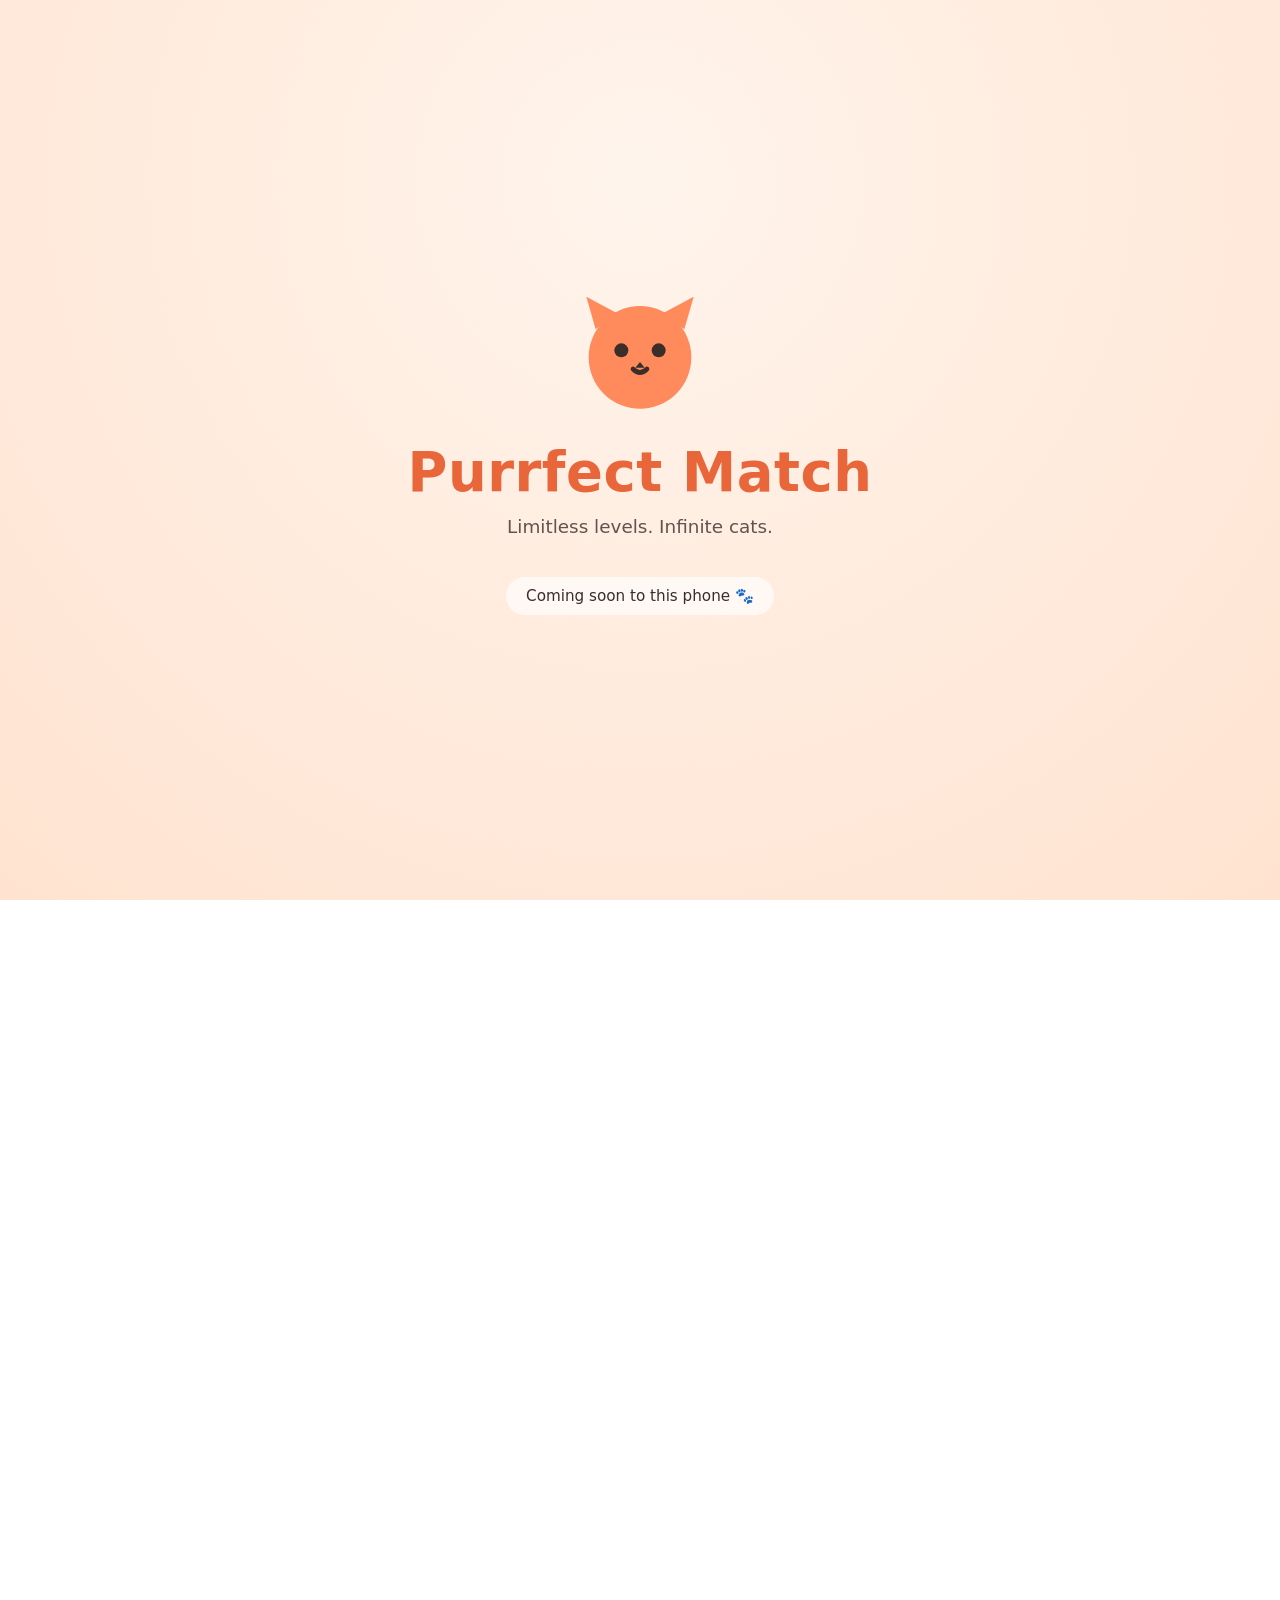
==== index.html @ 2a46d7b4 "Scaffold Purrfect Match: cat-themed endless match-3 PWA Project plan (PLAN.md), PWA shell (manifest," ====
<!doctype html>
<html lang="en">
<head>
  <meta charset="utf-8">
  <meta name="viewport" content="width=device-width, initial-scale=1, user-scalable=no, viewport-fit=cover">
  <meta name="theme-color" content="#ff8a5c">
  <title>Purrfect Match</title>
  <meta name="description" content="A cat-themed match-3 game with limitless levels.">
  <link rel="manifest" href="manifest.webmanifest">
  <link rel="icon" href="assets/icons/icon-192.png">
  <link rel="apple-touch-icon" href="assets/icons/icon-192.png">
  <link rel="stylesheet" href="styles/main.css">
</head>
<body>
  <div id="title-screen">
    <div class="cat-mark" aria-hidden="true">
      <svg viewBox="0 0 120 120" width="140" height="140">
        <path d="M22 38 L14 10 L40 24 Z" fill="#ff8a5c"/>
        <path d="M98 38 L106 10 L80 24 Z" fill="#ff8a5c"/>
        <circle cx="60" cy="62" r="44" fill="#ff8a5c"/>
        <circle cx="44" cy="56" r="6" fill="#3a2e2a"/>
        <circle cx="76" cy="56" r="6" fill="#3a2e2a"/>
        <path d="M54 72 Q60 78 66 72" stroke="#3a2e2a" stroke-width="4" fill="none" stroke-linecap="round"/>
        <path d="M60 66 L56 71 L64 71 Z" fill="#3a2e2a"/>
      </svg>
    </div>
    <h1>Purrfect Match</h1>
    <p class="tagline">Limitless levels. Infinite cats.</p>
    <p class="status">Coming soon to this phone 🐾</p>
  </div>

  <canvas id="game" hidden></canvas>

  <script type="module" src="src/main.js"></script>
</body>
</html>
---- styles/main.css ----
:root {
  --bg: #fff4ec;
  --bg-deep: #ffe3d0;
  --ink: #3a2e2a;
  --accent: #ff8a5c;
  --accent-deep: #e9653a;
}

* { margin: 0; padding: 0; box-sizing: border-box; }

html, body {
  height: 100%;
  overflow: hidden;
  font-family: "Baloo 2", "Comic Sans MS", system-ui, sans-serif;
  background: radial-gradient(circle at 50% 20%, var(--bg) 0%, var(--bg-deep) 100%);
  color: var(--ink);
  -webkit-tap-highlight-color: transparent;
  touch-action: manipulation;
  user-select: none;
  -webkit-user-select: none;
}

#title-screen {
  height: 100%;
  display: flex;
  flex-direction: column;
  align-items: center;
  justify-content: center;
  gap: 12px;
  text-align: center;
  padding: 24px;
}

.cat-mark { animation: bob 2.4s ease-in-out infinite; }

h1 {
  font-size: clamp(2.2rem, 9vw, 3.4rem);
  color: var(--accent-deep);
  letter-spacing: 0.5px;
}

.tagline { font-size: 1.15rem; opacity: 0.8; }

.status {
  margin-top: 28px;
  font-size: 0.95rem;
  background: #ffffffaa;
  border-radius: 999px;
  padding: 10px 20px;
}

#game {
  display: block;
  width: 100vw;
  height: 100vh;
}

@keyframes bob {
  0%, 100% { transform: translateY(0); }
  50% { transform: translateY(-10px); }
}
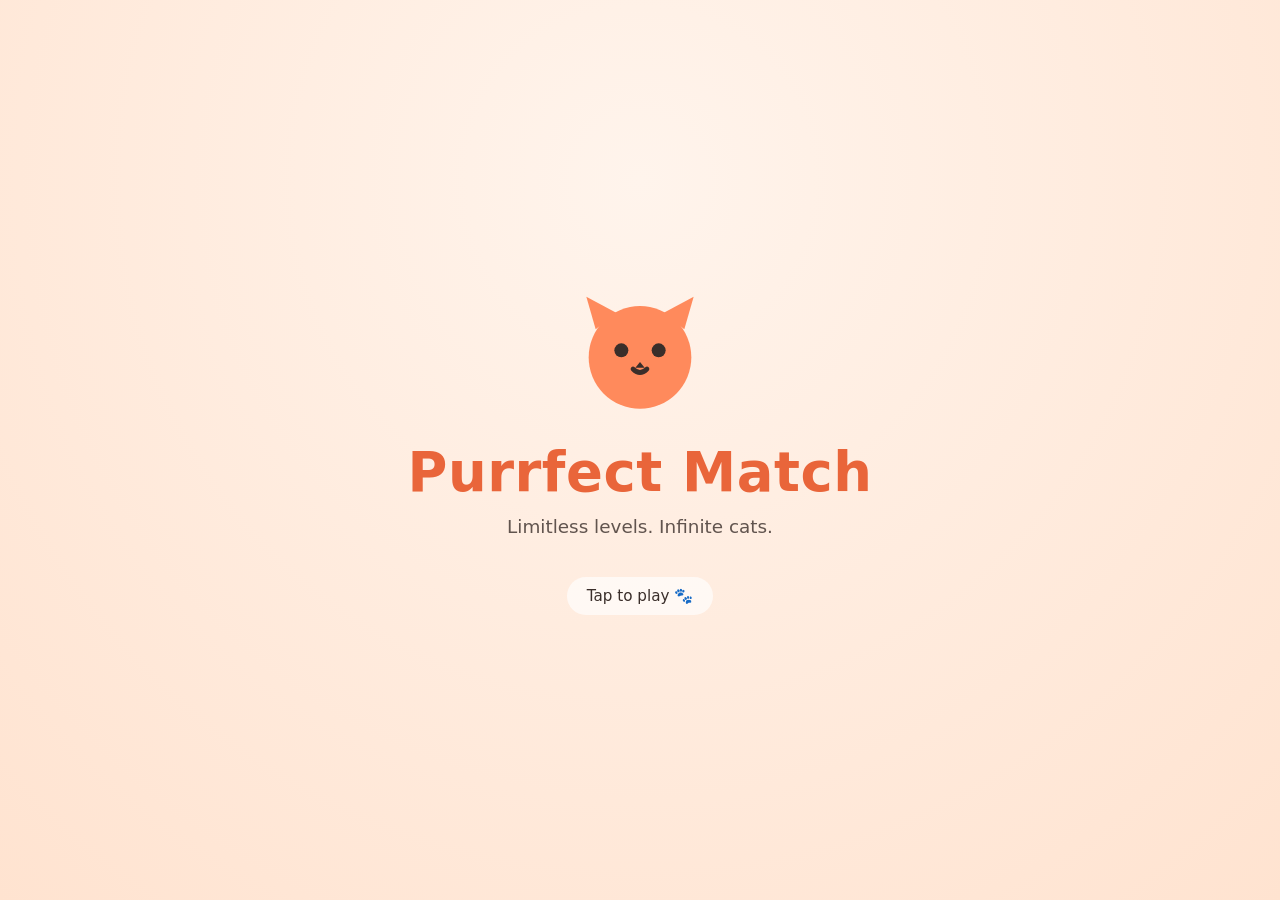
==== commit 80511c9b: "Wire up playable M1: input, game loop, HUD, dialogs, saved level Swipe or tap-tap to swap (pointer e" ====
--- a/index.html
+++ b/index.html
@@ -26,7 +26,7 @@
     </div>
     <h1>Purrfect Match</h1>
     <p class="tagline">Limitless levels. Infinite cats.</p>
-    <p class="status">Coming soon to this phone 🐾</p>
+    <p class="status">Tap to play 🐾</p>
   </div>
 
   <canvas id="game" hidden></canvas>
--- a/styles/main.css
+++ b/styles/main.css
@@ -59,3 +59,137 @@
   0%, 100% { transform: translateY(0); }
   50% { transform: translateY(-10px); }
 }
+
+/* ---- M1: game screen, HUD, dialog ---- */
+
+[hidden] { display: none !important; }
+
+#title-screen { cursor: pointer; }
+
+#game {
+  position: fixed;
+  inset: 0;
+  height: 100dvh;
+  touch-action: none;
+}
+
+#hud {
+  position: fixed;
+  top: 0;
+  left: 0;
+  right: 0;
+  display: grid;
+  grid-template-columns: auto auto 1fr;
+  gap: 8px;
+  padding: calc(env(safe-area-inset-top, 0px) + 12px) 12px 0;
+  max-width: 560px;
+  margin: 0 auto;
+  pointer-events: none;
+  z-index: 2;
+}
+
+.hud-pill {
+  background: #ffffffd9;
+  border-radius: 16px;
+  padding: 6px 12px 7px;
+  box-shadow: 0 2px 8px rgba(180, 90, 50, 0.18);
+  display: flex;
+  flex-direction: column;
+  align-items: center;
+  line-height: 1.1;
+  min-width: 64px;
+}
+
+.hud-label {
+  font-size: 0.7rem;
+  text-transform: uppercase;
+  letter-spacing: 0.8px;
+  opacity: 0.65;
+}
+
+.hud-value {
+  font-size: 1.35rem;
+  font-weight: 700;
+  font-variant-numeric: tabular-nums;
+}
+
+.hud-moves .hud-value { color: var(--accent-deep); }
+.hud-moves.low { animation: pulse 0.9s ease-in-out infinite; }
+
+.hud-score { align-items: stretch; text-align: center; }
+.hud-score .hud-value { font-size: 1.05rem; padding: 2px 0 4px; }
+
+.hud-bar {
+  height: 8px;
+  border-radius: 999px;
+  background: var(--bg-deep);
+  overflow: hidden;
+}
+
+.hud-fill {
+  height: 100%;
+  width: 0;
+  border-radius: 999px;
+  background: linear-gradient(90deg, #ffb36b, var(--accent-deep));
+  transition: width 0.35s ease-out;
+}
+
+#overlay {
+  position: fixed;
+  inset: 0;
+  display: flex;
+  align-items: center;
+  justify-content: center;
+  padding: 24px;
+  background: rgba(58, 46, 42, 0.35);
+  z-index: 3;
+  animation: fade-in 0.25s ease-out;
+}
+
+#overlay .card {
+  background: #fff;
+  border-radius: 24px;
+  padding: 28px 24px 24px;
+  max-width: 340px;
+  width: 100%;
+  text-align: center;
+  box-shadow: 0 12px 40px rgba(58, 46, 42, 0.3);
+  animation: pop-in 0.35s cubic-bezier(0.2, 1.4, 0.4, 1);
+}
+
+#overlay h2 {
+  font-size: 2rem;
+  color: var(--ink);
+  margin-bottom: 8px;
+}
+
+#overlay.win h2 { color: var(--accent-deep); }
+
+#overlay p {
+  font-size: 1rem;
+  opacity: 0.8;
+  margin-bottom: 22px;
+}
+
+#overlay button {
+  font: inherit;
+  font-size: 1.2rem;
+  font-weight: 700;
+  color: #fff;
+  background: linear-gradient(180deg, var(--accent), var(--accent-deep));
+  border: 0;
+  border-radius: 999px;
+  padding: 12px 36px;
+  box-shadow: 0 4px 0 #c24e28;
+  cursor: pointer;
+}
+
+#overlay button:active { transform: translateY(2px); box-shadow: 0 2px 0 #c24e28; }
+
+@keyframes pulse {
+  0%, 100% { transform: scale(1); }
+  50% { transform: scale(1.08); }
+}
+
+@keyframes fade-in { from { opacity: 0; } }
+@keyframes pop-in { from { transform: scale(0.7); opacity: 0; } }
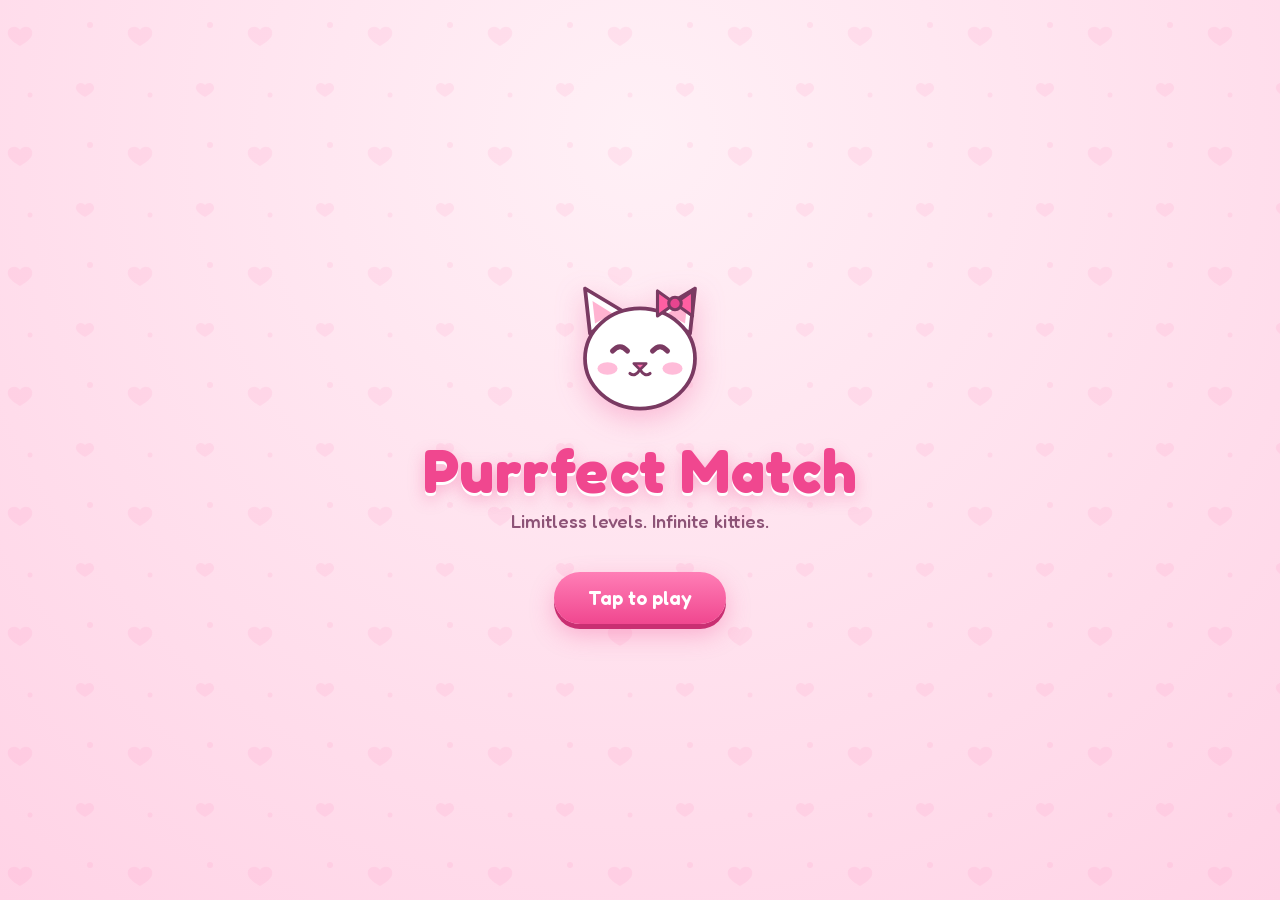
==== commit 43e46098: "Pink restyle and full offline play - Pink/plum palette, heart-pattern background, floating hearts on" ====
--- a/index.html
+++ b/index.html
@@ -3,29 +3,39 @@
 <head>
   <meta charset="utf-8">
   <meta name="viewport" content="width=device-width, initial-scale=1, user-scalable=no, viewport-fit=cover">
-  <meta name="theme-color" content="#ff8a5c">
+  <meta name="theme-color" content="#ff6fae">
   <title>Purrfect Match</title>
   <meta name="description" content="A cat-themed match-3 game with limitless levels.">
   <link rel="manifest" href="manifest.webmanifest">
   <link rel="icon" href="assets/icons/icon-192.png">
   <link rel="apple-touch-icon" href="assets/icons/icon-192.png">
+  <link rel="preload" href="assets/fonts/fredoka-latin.woff2" as="font" type="font/woff2" crossorigin>
   <link rel="stylesheet" href="styles/main.css">
 </head>
 <body>
   <div id="title-screen">
+    <div class="floaties" aria-hidden="true">
+      <span>♥</span><span>✦</span><span>♥</span><span>✿</span><span>♥</span><span>✦</span><span>♥</span><span>✿</span>
+    </div>
     <div class="cat-mark" aria-hidden="true">
-      <svg viewBox="0 0 120 120" width="140" height="140">
-        <path d="M22 38 L14 10 L40 24 Z" fill="#ff8a5c"/>
-        <path d="M98 38 L106 10 L80 24 Z" fill="#ff8a5c"/>
-        <circle cx="60" cy="62" r="44" fill="#ff8a5c"/>
-        <circle cx="44" cy="56" r="6" fill="#3a2e2a"/>
-        <circle cx="76" cy="56" r="6" fill="#3a2e2a"/>
-        <path d="M54 72 Q60 78 66 72" stroke="#3a2e2a" stroke-width="4" fill="none" stroke-linecap="round"/>
-        <path d="M60 66 L56 71 L64 71 Z" fill="#3a2e2a"/>
+      <svg viewBox="0 0 120 120" width="150" height="150">
+        <path d="M20 46 L16 10 L46 28 Z" fill="#fff" stroke="#7a3a62" stroke-width="3" stroke-linejoin="round"/>
+        <path d="M100 46 L104 10 L74 28 Z" fill="#fff" stroke="#7a3a62" stroke-width="3" stroke-linejoin="round"/>
+        <path d="M24 38 L22 20 L38 30 Z" fill="#ffb3d1"/>
+        <path d="M96 38 L98 20 L82 30 Z" fill="#ffb3d1"/>
+        <ellipse cx="60" cy="66" rx="44" ry="40" fill="#fff" stroke="#7a3a62" stroke-width="3"/>
+        <path d="M38 60 Q44 53 50 60" stroke="#7a3a62" stroke-width="4" fill="none" stroke-linecap="round"/>
+        <path d="M70 60 Q76 53 82 60" stroke="#7a3a62" stroke-width="4" fill="none" stroke-linecap="round"/>
+        <ellipse cx="34" cy="74" rx="8" ry="5" fill="#ff8fc0" opacity="0.6"/>
+        <ellipse cx="86" cy="74" rx="8" ry="5" fill="#ff8fc0" opacity="0.6"/>
+        <path d="M55 70 L65 70 L60 75 Z" fill="#ff6fae" stroke="#7a3a62" stroke-width="2" stroke-linejoin="round"/>
+        <path d="M60 75 Q56 81 52 78 M60 75 Q64 81 68 78" stroke="#7a3a62" stroke-width="2.5" fill="none" stroke-linecap="round"/>
+        <path d="M88 22 L74 12 L74 32 Z M88 22 L102 12 L102 32 Z" fill="#ff5fa2" stroke="#7a3a62" stroke-width="2.5" stroke-linejoin="round"/>
+        <circle cx="88" cy="22" r="5" fill="#e8458f" stroke="#7a3a62" stroke-width="2.5"/>
       </svg>
     </div>
     <h1>Purrfect Match</h1>
-    <p class="tagline">Limitless levels. Infinite cats.</p>
+    <p class="tagline">Limitless levels. Infinite kitties.</p>
     <p class="status">Tap to play 🐾</p>
   </div>
 
--- a/styles/main.css
+++ b/styles/main.css
@@ -1,9 +1,19 @@
+@font-face {
+  font-family: "Fredoka";
+  src: url("../assets/fonts/fredoka-latin.woff2") format("woff2");
+  font-weight: 400 700;
+  font-display: swap;
+}
+
 :root {
-  --bg: #fff4ec;
-  --bg-deep: #ffe3d0;
-  --ink: #3a2e2a;
-  --accent: #ff8a5c;
-  --accent-deep: #e9653a;
+  --bg: #fff0f6;
+  --bg-deep: #ffd3e6;
+  --ink: #7a3a62;          /* plum: softer than black, still readable */
+  --accent: #ff7eb6;
+  --accent-deep: #f0478f;
+  --accent-shadow: #c92f72;
+  --lilac: #c8a2ff;
+  --card: #fffafc;
 }
 
 * { margin: 0; padding: 0; box-sizing: border-box; }
@@ -11,8 +21,7 @@
 html, body {
   height: 100%;
   overflow: hidden;
-  font-family: "Baloo 2", "Comic Sans MS", system-ui, sans-serif;
-  background: radial-gradient(circle at 50% 20%, var(--bg) 0%, var(--bg-deep) 100%);
+  font-family: "Fredoka", "Baloo 2", system-ui, sans-serif;
   color: var(--ink);
   -webkit-tap-highlight-color: transparent;
   touch-action: manipulation;
@@ -20,55 +29,86 @@
   -webkit-user-select: none;
 }
 
+/* Soft pink gradient with a faint scatter of hearts behind everything. */
+body {
+  background:
+    url("data:image/svg+xml,%3Csvg xmlns='http://www.w3.org/2000/svg' width='120' height='120'%3E%3Cg fill='%23ff7eb6' fill-opacity='0.12'%3E%3Cpath d='M20 30c-4-6-14-3-12 5 1 5 12 11 12 11s11-6 12-11c2-8-8-11-12-5z'/%3E%3Cpath d='M85 85c-3-4-10-2-9 4 1 4 9 8 9 8s8-4 9-8c1-6-6-8-9-4z'/%3E%3Ccircle cx='90' cy='25' r='3'/%3E%3Ccircle cx='30' cy='95' r='2.5'/%3E%3C/g%3E%3C/svg%3E"),
+    radial-gradient(circle at 50% 15%, var(--bg) 0%, var(--bg-deep) 100%);
+  background-color: var(--bg);
+}
+
+[hidden] { display: none !important; }
+
+/* ---- Title screen ---- */
+
 #title-screen {
+  position: relative;
   height: 100%;
   display: flex;
   flex-direction: column;
   align-items: center;
   justify-content: center;
-  gap: 12px;
+  gap: 10px;
   text-align: center;
   padding: 24px;
-}
-
-.cat-mark { animation: bob 2.4s ease-in-out infinite; }
+  cursor: pointer;
+  overflow: hidden;
+}
+
+.cat-mark {
+  animation: bob 2.4s ease-in-out infinite;
+  filter: drop-shadow(0 8px 14px rgba(240, 71, 143, 0.3));
+}
 
 h1 {
-  font-size: clamp(2.2rem, 9vw, 3.4rem);
+  font-size: clamp(2.6rem, 11vw, 3.8rem);
+  font-weight: 700;
+  line-height: 1;
   color: var(--accent-deep);
+  text-shadow: 0 3px 0 #fff, 0 6px 16px rgba(240, 71, 143, 0.35);
   letter-spacing: 0.5px;
 }
 
-.tagline { font-size: 1.15rem; opacity: 0.8; }
+.tagline { font-size: 1.15rem; font-weight: 500; opacity: 0.85; }
 
 .status {
-  margin-top: 28px;
-  font-size: 0.95rem;
-  background: #ffffffaa;
-  border-radius: 999px;
-  padding: 10px 20px;
-}
+  margin-top: 30px;
+  font-size: 1.2rem;
+  font-weight: 600;
+  color: #fff;
+  background: linear-gradient(180deg, var(--accent), var(--accent-deep));
+  border-radius: 999px;
+  padding: 14px 34px;
+  box-shadow: 0 5px 0 var(--accent-shadow), 0 10px 24px rgba(240, 71, 143, 0.35);
+  animation: breathe 1.8s ease-in-out infinite;
+}
+
+.floaties { position: absolute; inset: 0; pointer-events: none; }
+
+.floaties span {
+  position: absolute;
+  bottom: -40px;
+  color: var(--accent);
+  opacity: 0;
+  animation: float-up 9s linear infinite;
+}
+
+.floaties span:nth-child(1) { left: 8%;  font-size: 26px; animation-delay: 0s; }
+.floaties span:nth-child(2) { left: 22%; font-size: 18px; animation-delay: 2.5s; color: var(--lilac); }
+.floaties span:nth-child(3) { left: 38%; font-size: 20px; animation-delay: 5s; }
+.floaties span:nth-child(4) { left: 52%; font-size: 22px; animation-delay: 1.2s; color: #ffb3d1; }
+.floaties span:nth-child(5) { left: 66%; font-size: 30px; animation-delay: 3.8s; }
+.floaties span:nth-child(6) { left: 78%; font-size: 16px; animation-delay: 6.4s; color: var(--lilac); }
+.floaties span:nth-child(7) { left: 90%; font-size: 22px; animation-delay: 0.6s; }
+.floaties span:nth-child(8) { left: 14%; font-size: 20px; animation-delay: 7.2s; color: #ffb3d1; }
+
+/* ---- Game ---- */
 
 #game {
   display: block;
-  width: 100vw;
-  height: 100vh;
-}
-
-@keyframes bob {
-  0%, 100% { transform: translateY(0); }
-  50% { transform: translateY(-10px); }
-}
-
-/* ---- M1: game screen, HUD, dialog ---- */
-
-[hidden] { display: none !important; }
-
-#title-screen { cursor: pointer; }
-
-#game {
   position: fixed;
   inset: 0;
+  width: 100vw;
   height: 100dvh;
   touch-action: none;
 }
@@ -89,10 +129,11 @@
 }
 
 .hud-pill {
-  background: #ffffffd9;
-  border-radius: 16px;
-  padding: 6px 12px 7px;
-  box-shadow: 0 2px 8px rgba(180, 90, 50, 0.18);
+  background: #ffffffe6;
+  border: 2px solid #ffc4dd;
+  border-radius: 18px;
+  padding: 5px 12px 6px;
+  box-shadow: 0 3px 10px rgba(240, 71, 143, 0.18);
   display: flex;
   flex-direction: column;
   align-items: center;
@@ -102,27 +143,29 @@
 
 .hud-label {
   font-size: 0.7rem;
+  font-weight: 600;
   text-transform: uppercase;
   letter-spacing: 0.8px;
-  opacity: 0.65;
+  color: var(--accent-deep);
+  opacity: 0.8;
 }
 
 .hud-value {
-  font-size: 1.35rem;
+  font-size: 1.4rem;
   font-weight: 700;
   font-variant-numeric: tabular-nums;
 }
 
 .hud-moves .hud-value { color: var(--accent-deep); }
-.hud-moves.low { animation: pulse 0.9s ease-in-out infinite; }
+.hud-moves.low { animation: pulse 0.9s ease-in-out infinite; border-color: var(--accent); }
 
 .hud-score { align-items: stretch; text-align: center; }
 .hud-score .hud-value { font-size: 1.05rem; padding: 2px 0 4px; }
 
 .hud-bar {
-  height: 8px;
-  border-radius: 999px;
-  background: var(--bg-deep);
+  height: 9px;
+  border-radius: 999px;
+  background: #ffe1ee;
   overflow: hidden;
 }
 
@@ -130,9 +173,11 @@
   height: 100%;
   width: 0;
   border-radius: 999px;
-  background: linear-gradient(90deg, #ffb36b, var(--accent-deep));
+  background: linear-gradient(90deg, var(--lilac), var(--accent), var(--accent-deep));
   transition: width 0.35s ease-out;
 }
+
+/* ---- Dialog ---- */
 
 #overlay {
   position: fixed;
@@ -141,24 +186,42 @@
   align-items: center;
   justify-content: center;
   padding: 24px;
-  background: rgba(58, 46, 42, 0.35);
+  background: rgba(122, 58, 98, 0.3);
+  backdrop-filter: blur(2px);
   z-index: 3;
   animation: fade-in 0.25s ease-out;
 }
 
 #overlay .card {
-  background: #fff;
-  border-radius: 24px;
-  padding: 28px 24px 24px;
+  position: relative;
+  background: var(--card);
+  border: 3px solid #ffc4dd;
+  border-radius: 28px;
+  padding: 34px 24px 26px;
   max-width: 340px;
   width: 100%;
   text-align: center;
-  box-shadow: 0 12px 40px rgba(58, 46, 42, 0.3);
+  box-shadow: 0 14px 40px rgba(240, 71, 143, 0.35);
   animation: pop-in 0.35s cubic-bezier(0.2, 1.4, 0.4, 1);
 }
 
+#overlay .card::before {
+  content: "♥";
+  position: absolute;
+  top: -26px;
+  left: 50%;
+  transform: translateX(-50%);
+  font-size: 44px;
+  line-height: 1;
+  color: var(--accent);
+  text-shadow: 0 3px 0 #fff;
+}
+
+#overlay:not(.win) .card::before { content: "🐾"; font-size: 36px; top: -22px; }
+
 #overlay h2 {
-  font-size: 2rem;
+  font-size: 2.1rem;
+  font-weight: 700;
   color: var(--ink);
   margin-bottom: 8px;
 }
@@ -166,25 +229,42 @@
 #overlay.win h2 { color: var(--accent-deep); }
 
 #overlay p {
-  font-size: 1rem;
-  opacity: 0.8;
+  font-size: 1.05rem;
+  opacity: 0.85;
   margin-bottom: 22px;
 }
 
 #overlay button {
   font: inherit;
-  font-size: 1.2rem;
+  font-size: 1.25rem;
   font-weight: 700;
   color: #fff;
   background: linear-gradient(180deg, var(--accent), var(--accent-deep));
   border: 0;
   border-radius: 999px;
-  padding: 12px 36px;
-  box-shadow: 0 4px 0 #c24e28;
+  padding: 12px 38px;
+  box-shadow: 0 5px 0 var(--accent-shadow);
   cursor: pointer;
 }
 
-#overlay button:active { transform: translateY(2px); box-shadow: 0 2px 0 #c24e28; }
+#overlay button:active { transform: translateY(3px); box-shadow: 0 2px 0 var(--accent-shadow); }
+
+@keyframes bob {
+  0%, 100% { transform: translateY(0) rotate(-2deg); }
+  50% { transform: translateY(-10px) rotate(2deg); }
+}
+
+@keyframes breathe {
+  0%, 100% { transform: scale(1); }
+  50% { transform: scale(1.05); }
+}
+
+@keyframes float-up {
+  0% { transform: translateY(0) rotate(0deg); opacity: 0; }
+  10% { opacity: 0.7; }
+  90% { opacity: 0.5; }
+  100% { transform: translateY(-110vh) rotate(40deg); opacity: 0; }
+}
 
 @keyframes pulse {
   0%, 100% { transform: scale(1); }
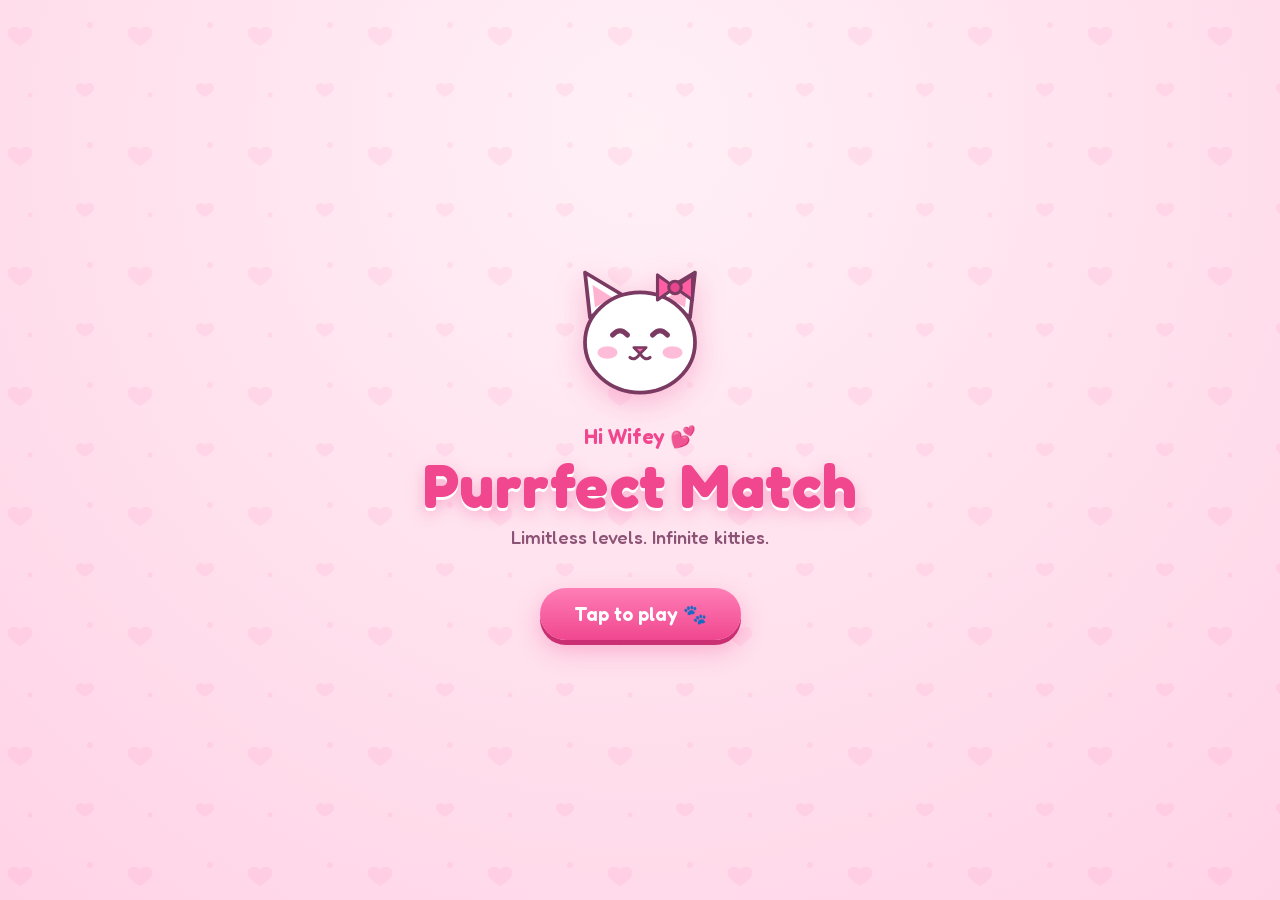
==== commit 3d67710e: "Wifey's journey: level map, worlds, stars, stats and backup links - Journey map: winding trail of le" ====
--- a/index.html
+++ b/index.html
@@ -34,6 +34,7 @@
         <circle cx="88" cy="22" r="5" fill="#e8458f" stroke="#7a3a62" stroke-width="2.5"/>
       </svg>
     </div>
+    <p class="hello">Hi Wifey 💕</p>
     <h1>Purrfect Match</h1>
     <p class="tagline">Limitless levels. Infinite kitties.</p>
     <p class="status">Tap to play 🐾</p>
--- a/styles/main.css
+++ b/styles/main.css
@@ -119,7 +119,7 @@
   left: 0;
   right: 0;
   display: grid;
-  grid-template-columns: auto auto 1fr;
+  grid-template-columns: auto auto auto 1fr;
   gap: 8px;
   padding: calc(env(safe-area-inset-top, 0px) + 12px) 12px 0;
   max-width: 560px;
@@ -176,6 +176,23 @@
   background: linear-gradient(90deg, var(--lilac), var(--accent), var(--accent-deep));
   transition: width 0.35s ease-out;
 }
+
+.hud-sound {
+  pointer-events: auto;
+  min-width: 0;
+  width: 46px;
+  justify-content: center;
+  padding: 0;
+  font: inherit;
+  color: var(--accent-deep);
+  cursor: pointer;
+}
+
+.hud-sound:active { transform: scale(0.92); }
+.hud-sound .cross { display: none; }
+.hud-sound.muted { color: #c9a3b9; }
+.hud-sound.muted .waves { display: none; }
+.hud-sound.muted .cross { display: inline; }
 
 /* ---- Dialog ---- */
 
@@ -231,23 +248,410 @@
 #overlay p {
   font-size: 1.05rem;
   opacity: 0.85;
-  margin-bottom: 22px;
-}
-
-#overlay button {
-  font: inherit;
-  font-size: 1.25rem;
+  margin-bottom: 18px;
+}
+
+#overlay .dialog-ribbon {
+  opacity: 1;
+  font-weight: 600;
+  color: var(--accent-deep);
+  background: #ffe8f2;
+  border-radius: 14px;
+  padding: 10px 14px;
+}
+
+.dialog-stars { display: flex; justify-content: center; gap: 6px; margin: -4px 0 6px; }
+.dialog-stars:empty { display: none; }
+
+.dialog-stars span {
+  font-size: 46px;
+  line-height: 1;
+  color: #f3d6e4;
+  text-shadow: 0 2px 0 #fff;
+}
+
+.dialog-stars span:nth-child(2) { font-size: 58px; transform: translateY(-8px); }
+
+.dialog-stars span.on {
+  color: #ffc23d;
+  text-shadow: 0 3px 0 #e89a1c, 0 0 14px rgba(255, 194, 61, 0.6);
+  animation: star-pop 0.45s cubic-bezier(0.2, 1.6, 0.4, 1) both;
+}
+
+.dialog-stars span.on:nth-child(2) { animation-name: star-pop-mid; }
+
+.dialog-actions { display: flex; gap: 10px; justify-content: center; }
+
+#overlay button, .j-btn, .j-play {
+  font: inherit;
+  font-size: 1.2rem;
   font-weight: 700;
   color: #fff;
   background: linear-gradient(180deg, var(--accent), var(--accent-deep));
   border: 0;
   border-radius: 999px;
-  padding: 12px 38px;
+  padding: 12px 30px;
   box-shadow: 0 5px 0 var(--accent-shadow);
   cursor: pointer;
 }
 
-#overlay button:active { transform: translateY(3px); box-shadow: 0 2px 0 var(--accent-shadow); }
+#overlay button:active, .j-btn:active, .j-play:active { transform: translateY(3px); box-shadow: 0 2px 0 var(--accent-shadow); }
+
+#overlay button.secondary, .j-btn.secondary {
+  color: var(--accent-deep);
+  background: #fff;
+  border: 2px solid #ffc4dd;
+  box-shadow: 0 4px 0 #ffc4dd;
+  padding: 10px 22px;
+}
+
+/* ---- HUD map button ---- */
+
+.hud-map {
+  pointer-events: auto;
+  font: inherit;
+  font-size: 0.7rem;
+  font-weight: 600;
+  text-transform: uppercase;
+  letter-spacing: 0.6px;
+  color: var(--accent-deep);
+  background: #ffffffe6;
+  border: 2px solid #ffc4dd;
+  border-radius: 18px;
+  box-shadow: 0 3px 10px rgba(240, 71, 143, 0.18);
+  display: flex;
+  flex-direction: column;
+  align-items: center;
+  justify-content: center;
+  padding: 4px 9px;
+  cursor: pointer;
+}
+
+/* ---- Title greeting ---- */
+
+.hello {
+  font-size: 1.3rem;
+  font-weight: 600;
+  color: var(--accent-deep);
+  margin-bottom: -4px;
+}
+
+/* ---- Journey map ---- */
+
+#journey {
+  position: fixed;
+  inset: 0;
+  display: flex;
+  flex-direction: column;
+  z-index: 1;
+}
+
+.j-head {
+  padding: calc(env(safe-area-inset-top, 0px) + 12px) 14px 10px;
+  background: linear-gradient(180deg, #fff0f6f2 70%, #fff0f600);
+  z-index: 2;
+}
+
+.j-title { display: flex; align-items: center; justify-content: space-between; margin-bottom: 8px; }
+
+.j-hello {
+  font-size: 1.6rem;
+  font-weight: 700;
+  color: var(--accent-deep);
+  text-shadow: 0 2px 0 #fff;
+}
+
+.j-icon {
+  font-size: 1.3rem;
+  width: 44px;
+  height: 44px;
+  border-radius: 50%;
+  border: 2px solid #ffc4dd;
+  background: #fff;
+  box-shadow: 0 3px 10px rgba(240, 71, 143, 0.18);
+  cursor: pointer;
+}
+
+.j-chips {
+  width: 100%;
+  display: grid;
+  grid-template-columns: repeat(3, 1fr);
+  gap: 8px;
+  border: 0;
+  background: none;
+  font: inherit;
+  color: inherit;
+  cursor: pointer;
+}
+
+.chip {
+  background: #ffffffe6;
+  border: 2px solid #ffc4dd;
+  border-radius: 16px;
+  padding: 5px 4px;
+  display: flex;
+  flex-direction: column;
+  align-items: center;
+  line-height: 1.15;
+}
+
+.chip b { font-size: 1.05rem; }
+.chip small { font-size: 0.68rem; text-transform: uppercase; letter-spacing: 0.6px; color: var(--accent-deep); opacity: 0.8; }
+
+.j-reminder {
+  margin-top: 8px;
+  width: 100%;
+  font: inherit;
+  font-size: 0.9rem;
+  font-weight: 600;
+  color: #fff;
+  background: linear-gradient(90deg, var(--lilac), var(--accent));
+  border: 0;
+  border-radius: 14px;
+  padding: 9px 12px;
+  cursor: pointer;
+  animation: breathe 2.4s ease-in-out infinite;
+}
+
+.j-scroll {
+  flex: 1;
+  overflow-y: auto;
+  -webkit-overflow-scrolling: touch;
+  overscroll-behavior: contain;
+}
+
+.j-trail { position: relative; max-width: 480px; margin: 0 auto; }
+
+.j-path {
+  position: absolute;
+  inset: 0;
+  width: 100%;
+  height: 100%;
+  overflow: visible;
+}
+
+.j-path path {
+  fill: none;
+  stroke: #ffb3d1;
+  stroke-width: 10;
+  stroke-linecap: round;
+  stroke-linejoin: round;
+  stroke-dasharray: 2 16;
+}
+
+.j-world {
+  position: absolute;
+  left: 50%;
+  transform: translateX(-50%);
+  white-space: nowrap;
+  font-size: 1.05rem;
+  font-weight: 700;
+  color: #fff;
+  background: linear-gradient(90deg, var(--accent), var(--lilac));
+  border-radius: 999px;
+  padding: 6px 22px 8px;
+  box-shadow: 0 4px 12px rgba(240, 71, 143, 0.3);
+  text-align: center;
+  line-height: 1.1;
+}
+
+.j-world small { display: block; font-size: 0.65rem; letter-spacing: 1px; text-transform: uppercase; opacity: 0.9; }
+
+.j-node {
+  position: absolute;
+  transform: translateX(-50%);
+  width: 56px;
+  height: 56px;
+  border-radius: 50%;
+  font: inherit;
+  font-weight: 700;
+  font-size: 1.1rem;
+  cursor: pointer;
+  display: flex;
+  align-items: center;
+  justify-content: center;
+}
+
+.j-node.done {
+  color: #fff;
+  background: radial-gradient(circle at 35% 30%, #ffa8cd, var(--accent-deep));
+  border: 3px solid #fff;
+  box-shadow: 0 4px 0 var(--accent-shadow), 0 6px 14px rgba(240, 71, 143, 0.3);
+}
+
+.j-node.current {
+  width: 70px;
+  height: 70px;
+  margin-top: -7px;
+  font-size: 1.3rem;
+  color: var(--accent-deep);
+  background: #fff;
+  border: 4px solid var(--accent);
+  box-shadow: 0 0 0 6px #ffd3e6, 0 8px 20px rgba(240, 71, 143, 0.45);
+  animation: breathe 1.6s ease-in-out infinite;
+}
+
+.j-node.locked {
+  color: #d9a9c0;
+  background: #fff8fb;
+  border: 3px dashed #ffc4dd;
+  cursor: default;
+}
+
+.j-num { position: relative; z-index: 1; }
+.j-node .j-num { font-size: 0.95em; }
+.j-node.done .j-num, .j-node.locked .j-num { font-size: clamp(0.7rem, 3.4vw, 1.05rem); }
+
+.j-stars {
+  position: absolute;
+  top: 100%;
+  left: 50%;
+  transform: translateX(-50%);
+  margin-top: 1px;
+  font-size: 17px;
+  line-height: 1;
+  letter-spacing: -1px;
+  color: #ffc23d;
+  text-shadow: 0 1px 0 #e89a1c;
+  white-space: nowrap;
+}
+
+.j-stars i { font-style: normal; color: #f3d6e4; text-shadow: none; }
+
+.j-badge {
+  position: absolute;
+  left: 100%;
+  margin-left: 6px;
+  white-space: nowrap;
+  font-size: 0.75rem;
+  font-weight: 600;
+  color: var(--accent-deep);
+  background: #fff;
+  border-radius: 999px;
+  padding: 2px 8px;
+  box-shadow: 0 2px 6px rgba(240, 71, 143, 0.2);
+}
+
+.j-avatar {
+  position: absolute;
+  bottom: 100%;
+  margin-bottom: 4px;
+  width: 58px;
+  height: 58px;
+  animation: bob 2.4s ease-in-out infinite;
+  filter: drop-shadow(0 4px 6px rgba(240, 71, 143, 0.35));
+  pointer-events: none;
+}
+
+.j-avatar svg { width: 100%; height: 100%; }
+
+.j-earlier {
+  position: absolute;
+  left: 50%;
+  transform: translateX(-50%);
+  font: inherit;
+  font-weight: 600;
+  color: var(--accent-deep);
+  background: #fff;
+  border: 2px solid #ffc4dd;
+  border-radius: 999px;
+  padding: 8px 18px;
+  cursor: pointer;
+}
+
+.j-foot {
+  padding: 10px 16px calc(env(safe-area-inset-bottom, 0px) + 16px);
+  display: flex;
+  justify-content: center;
+  background: linear-gradient(0deg, #ffd3e6f2 60%, #ffd3e600);
+}
+
+.j-play { font-size: 1.3rem; padding: 14px 40px; animation: breathe 1.8s ease-in-out infinite; }
+
+/* ---- Journey sheets (stats, backup, restore) ---- */
+
+.j-sheet {
+  position: fixed;
+  inset: 0;
+  display: flex;
+  align-items: flex-end;
+  justify-content: center;
+  background: rgba(122, 58, 98, 0.3);
+  z-index: 4;
+  animation: fade-in 0.2s ease-out;
+}
+
+.j-sheet-card {
+  position: relative;
+  width: 100%;
+  max-width: 480px;
+  max-height: 88dvh;
+  overflow-y: auto;
+  background: var(--card);
+  border-radius: 28px 28px 0 0;
+  padding: 26px 22px calc(env(safe-area-inset-bottom, 0px) + 24px);
+  box-shadow: 0 -10px 40px rgba(240, 71, 143, 0.3);
+  animation: slide-up 0.3s cubic-bezier(0.2, 1.2, 0.4, 1);
+  text-align: center;
+  user-select: text;
+  -webkit-user-select: text;
+}
+
+.j-sheet-card h2 { font-size: 1.6rem; color: var(--accent-deep); margin-bottom: 10px; padding: 0 36px; }
+.j-sheet-card p { margin-bottom: 14px; line-height: 1.4; }
+.j-sheet-card .j-btn { margin: 4px 4px 10px; }
+
+.j-close {
+  position: absolute;
+  top: 12px;
+  right: 14px;
+  width: 36px;
+  height: 36px;
+  border-radius: 50%;
+  border: 0;
+  background: #ffe8f2;
+  color: var(--accent-deep);
+  font-size: 1.4rem;
+  line-height: 1;
+  cursor: pointer;
+}
+
+.j-small { font-size: 0.88rem; opacity: 0.75; }
+
+.j-stats { list-style: none; text-align: left; margin-bottom: 14px; }
+
+.j-stats li {
+  display: flex;
+  justify-content: space-between;
+  gap: 10px;
+  padding: 9px 4px;
+  border-bottom: 1px dashed #ffc4dd;
+}
+
+.j-stats b { color: var(--accent-deep); text-align: right; }
+.j-next { font-size: 0.95rem; }
+
+.j-restore { text-align: left; margin-top: 6px; }
+.j-restore summary { cursor: pointer; font-weight: 600; color: var(--accent-deep); text-align: center; padding: 6px; }
+
+.j-restore textarea {
+  width: 100%;
+  font: inherit;
+  font-size: 0.9rem;
+  border: 2px solid #ffc4dd;
+  border-radius: 14px;
+  padding: 10px;
+  margin-bottom: 8px;
+  color: var(--ink);
+  background: #fff;
+  resize: vertical;
+}
+
+.j-restore .j-btn { display: block; margin: 0 auto 8px; }
+
+@keyframes star-pop { from { transform: scale(0) rotate(-40deg); opacity: 0; } }
+@keyframes star-pop-mid { from { transform: translateY(-8px) scale(0) rotate(-40deg); opacity: 0; } to { transform: translateY(-8px); } }
+@keyframes slide-up { from { transform: translateY(100%); } }
 
 @keyframes bob {
   0%, 100% { transform: translateY(0) rotate(-2deg); }
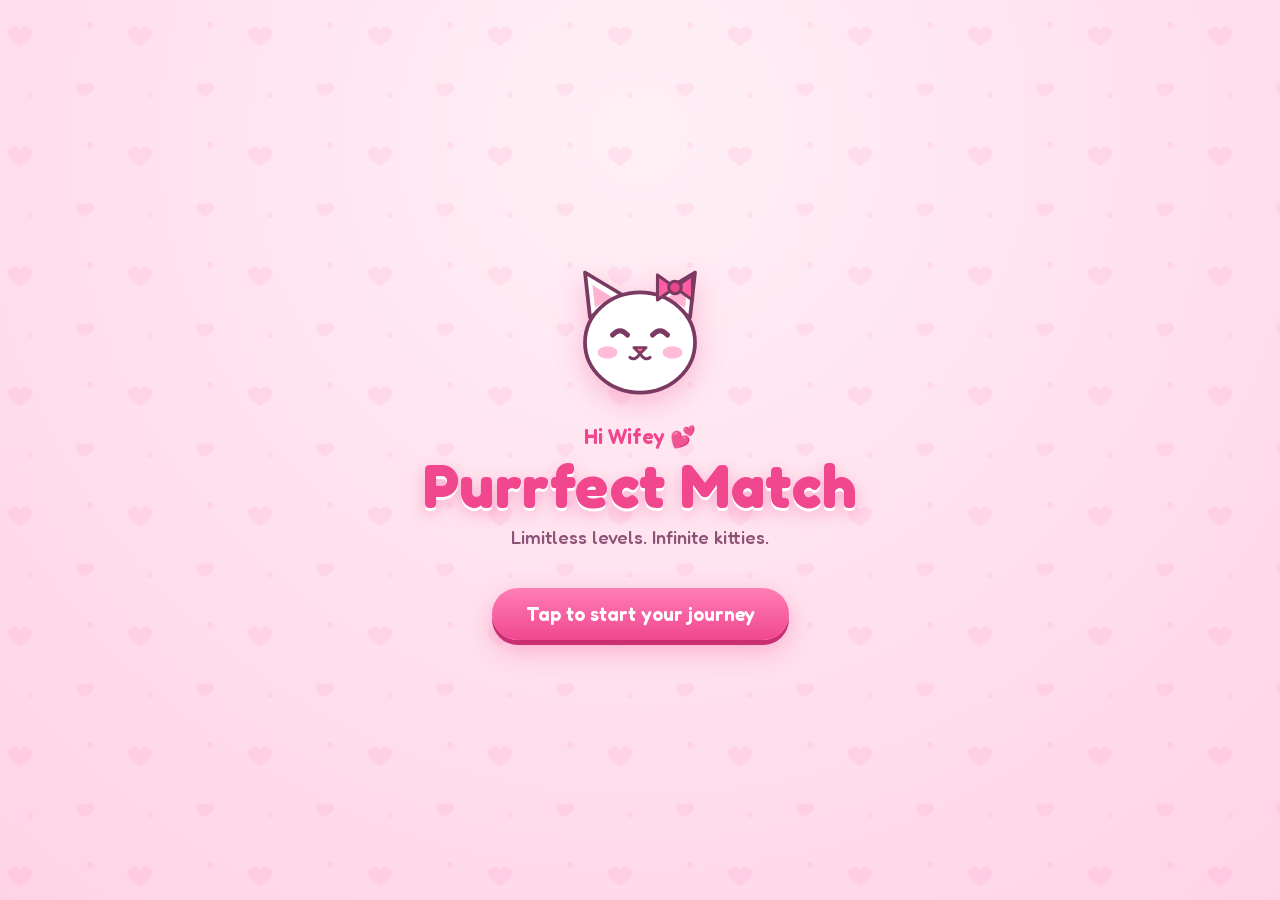
==== commit 207989b3: "Sound starts muted; move the sound toggle and HUD tweaks into my own files - audio.js: muted unless " ====
--- a/index.html
+++ b/index.html
@@ -11,6 +11,7 @@
   <link rel="apple-touch-icon" href="assets/icons/icon-192.png">
   <link rel="preload" href="assets/fonts/fredoka-latin.woff2" as="font" type="font/woff2" crossorigin>
   <link rel="stylesheet" href="styles/main.css">
+  <link rel="stylesheet" href="styles/juice.css">
 </head>
 <body>
   <div id="title-screen">
--- a/styles/main.css
+++ b/styles/main.css
@@ -176,23 +176,6 @@
   background: linear-gradient(90deg, var(--lilac), var(--accent), var(--accent-deep));
   transition: width 0.35s ease-out;
 }
-
-.hud-sound {
-  pointer-events: auto;
-  min-width: 0;
-  width: 46px;
-  justify-content: center;
-  padding: 0;
-  font: inherit;
-  color: var(--accent-deep);
-  cursor: pointer;
-}
-
-.hud-sound:active { transform: scale(0.92); }
-.hud-sound .cross { display: none; }
-.hud-sound.muted { color: #c9a3b9; }
-.hud-sound.muted .waves { display: none; }
-.hud-sound.muted .cross { display: inline; }
 
 /* ---- Dialog ---- */
 
--- a/styles/juice.css
+++ b/styles/juice.css
@@ -0,0 +1,29 @@
+/* juice.css — M2 additions to the HUD: the sound toggle, and a fifth HUD column for it. */
+
+#hud {
+  grid-template-columns: auto auto auto 1fr auto;
+  gap: 6px;
+}
+
+/* Keep "14,900 / 14,900" on one line at 375px. */
+.hud-score .hud-value {
+  font-size: clamp(0.8rem, 3.7vw, 1.05rem);
+  white-space: nowrap;
+}
+
+.hud-sound {
+  pointer-events: auto;
+  min-width: 0;
+  width: 38px;
+  justify-content: center;
+  padding: 0;
+  font: inherit;
+  color: var(--accent-deep);
+  cursor: pointer;
+}
+
+.hud-sound:active { transform: scale(0.92); }
+.hud-sound .cross { display: none; }
+.hud-sound.muted { color: #c9a3b9; }
+.hud-sound.muted .waves { display: none; }
+.hud-sound.muted .cross { display: inline; }
